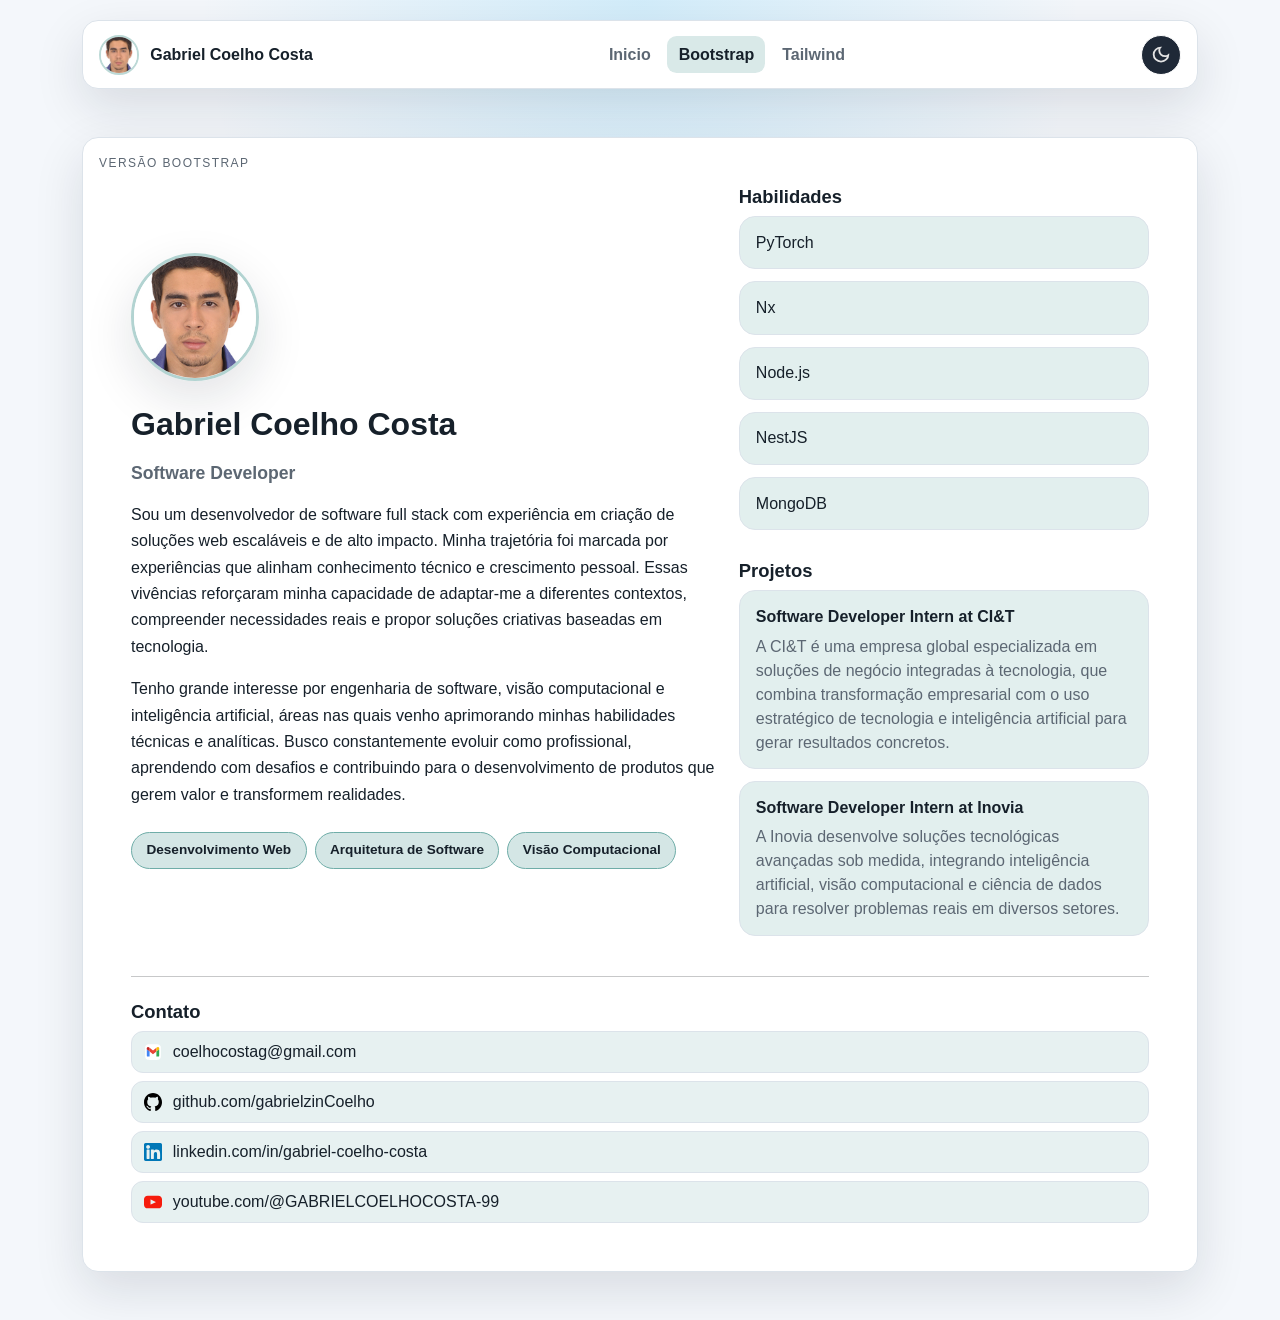
==== src/bootstrap.html @ 70c650a1 "feat: add home, bootstrap based and tailwind based pages" ====
<!doctype html>
<html lang="pt-BR">
  <head>
    <meta charset="UTF-8" />
    <meta name="viewport" content="width=device-width, initial-scale=1.0" />
    <title>Personal Profile | Bootstrap</title>
    <link
      rel="stylesheet"
      href="https://cdn.jsdelivr.net/npm/bootstrap@5.3.3/dist/css/bootstrap.min.css"
    />
    <link rel="stylesheet" href="css/styles.css" />
    <script defer src="js/profile-data.js"></script>
    <script defer src="js/app.js"></script>
  </head>
  <body>
    <header class="container profile-header">
      <nav class="profile-navbar card-elevated">
        <div class="profile-navbar-start">
          <img
            class="avatar-navbar"
            src="assets/eu.jpg"
            alt="Foto de Gabriel Coelho"
          />
          <a class="profile-navbar-brand" href="index.html"
            >Gabriel Coelho Costa</a
          >
        </div>
        <div class="profile-navbar-links">
          <a class="profile-nav-link" href="index.html">Inicio</a>
          <a class="profile-nav-link active" href="bootstrap.html">Bootstrap</a>
          <a class="profile-nav-link" href="tailwind.html">Tailwind</a>
        </div>
        <button
          class="theme-toggle"
          type="button"
          data-theme-toggle
          aria-label="Ativar tema escuro"
          title="Ativar tema escuro"
        >
          <img
            class="theme-toggle-icon"
            data-theme-icon
            src="assets/dark-mode.svg"
            alt=""
          />
          <span class="sr-only-custom" data-theme-toggle-label
            >Ativar tema escuro</span
          >
        </button>
      </nav>
    </header>

    <main class="container py-4 py-lg-5">
      <section
        class="card card-elevated rounded-4 p-4 p-lg-5 profile-section-card"
      >
        <span class="section-label section-label-floating"
          >Versão Bootstrap</span
        >
        <div class="row g-4 align-items-center">
          <div class="col-12 col-lg-7">
            <img
              class="avatar-profile"
              src="assets/eu.jpg"
              alt="Foto de Gabriel Coelho"
            />
            <h1 class="profile-name mt-2" data-profile-name></h1>
            <p class="profile-role mt-3" data-profile-title></p>
            <p class="profile-body" data-profile-description></p>
            <p class="profile-body" data-profile-about></p>
            <ul
              class="profile-tags d-flex flex-wrap gap-2 mt-4 p-0"
              data-profile-tags
            ></ul>
          </div>
          <div class="col-12 col-lg-5">
            <div class="card border-0 bg-transparent">
              <div class="card-body p-0">
                <h2 class="profile-section-title">Habilidades</h2>
                <ul
                  class="list-unstyled p-0 mb-4 profile-skills-scroll"
                  data-profile-skills
                ></ul>

                <h2 class="profile-section-title">Projetos</h2>
                <ul class="list-unstyled p-0" data-profile-projects></ul>
              </div>
            </div>
          </div>
        </div>

        <hr class="my-4" />

        <section>
          <h2 class="profile-section-title">Contato</h2>
          <div class="d-flex flex-column gap-2" data-profile-contacts></div>
        </section>
      </section>
    </main>
  </body>
</html>
---- src/css/styles.css ----
:root {
  --font-family-base: "Nunito Sans", "Segoe UI", sans-serif;
  --font-size-main-title: 2.25rem;
  --font-size-name: 2rem;
  --font-size-role: 1.1rem;
  --font-size-section: 1.15rem;
  --font-size-body: 1rem;
  --bg: #f4f7fb;
  --surface: #ffffff;
  --text: #16202a;
  --muted: #5c6773;
  --primary: #0f766e;
  --primary-contrast: #ffffff;
  --border: #dce3ea;
  --shadow: 0 18px 50px rgba(15, 23, 42, 0.12);
}

:root[data-theme="dark"] {
  --bg: #0f172a;
  --surface: #111827;
  --text: #e5eef7;
  --muted: #94a3b8;
  --primary: #38bdf8;
  --primary-contrast: #08111f;
  --border: #243244;
  --shadow: 0 18px 50px rgba(0, 0, 0, 0.35);
}

html,
body {
  min-height: 100%;
}

body {
  background:
    radial-gradient(circle at top, rgba(56, 189, 248, 0.18), transparent 30%),
    var(--bg);
  color: var(--text);
  font-family: var(--font-family-base);
  font-size: var(--font-size-body);
}

.profile-main-title,
.profile-name,
.profile-role,
.profile-body,
.profile-section-title,
.profile-navbar-brand,
.profile-nav-link,
.profile-list-item,
.profile-tag-item,
.profile-contact-link,
.section-label {
  font-family: var(--font-family-base);
}

.profile-main-title {
  font-size: var(--font-size-main-title);
  font-weight: 800;
  line-height: 1.2;
  color: var(--text);
}

.profile-name {
  font-size: var(--font-size-name);
  font-weight: 800;
  line-height: 1.2;
  color: var(--text);
}

.profile-role {
  font-size: var(--font-size-role);
  font-weight: 600;
  color: var(--muted);
}

.profile-body {
  font-size: var(--font-size-body);
  line-height: 1.65;
  color: var(--text);
}

.profile-section-title {
  font-size: var(--font-size-section);
  font-weight: 700;
  color: var(--text);
}

.profile-header {
  padding-top: 1.25rem;
}

.profile-navbar {
  display: flex;
  align-items: center;
  justify-content: space-between;
  gap: 1rem;
  padding: 0.85rem 1rem;
  border-radius: 1rem;
}

.profile-navbar-start {
  display: flex;
  align-items: center;
  gap: 0.7rem;
}

.profile-navbar-brand {
  color: var(--text);
  font-weight: 700;
  text-decoration: none;
}

.avatar-navbar {
  width: 2.5rem;
  height: 2.5rem;
  border-radius: 999px;
  object-fit: cover;
  border: 2px solid color-mix(in srgb, var(--surface) 72%, var(--primary) 28%);
}

.avatar-profile {
  width: 8rem;
  height: 8rem;
  border-radius: 999px;
  object-fit: cover;
  border: 3px solid color-mix(in srgb, var(--surface) 68%, var(--primary) 32%);
  box-shadow: var(--shadow);
  margin-bottom: 1rem;
}

.profile-navbar-links {
  display: flex;
  align-items: center;
  gap: 0.35rem;
  flex-wrap: wrap;
}

.profile-nav-link {
  color: var(--muted);
  text-decoration: none;
  padding: 0.4rem 0.7rem;
  border-radius: 0.6rem;
  font-weight: 600;
}

.profile-nav-link:hover,
.profile-nav-link.active {
  background: color-mix(in srgb, var(--surface) 84%, var(--primary) 16%);
  color: var(--text);
  opacity: 1;
}

.theme-toggle {
  display: inline-flex;
  align-items: center;
  justify-content: center;
  width: 2.5rem;
  height: 2.5rem;
  border-radius: 999px;
  border: 1px solid color-mix(in srgb, var(--surface) 15%, #ffffff 85%);
  background: #1f2937;
  cursor: pointer;
}

.theme-toggle:hover {
  filter: brightness(1.08);
}

.theme-toggle-icon {
  width: 1.35rem;
  height: 1.35rem;
  display: block;
}

.sr-only-custom {
  position: absolute;
  width: 1px;
  height: 1px;
  padding: 0;
  margin: -1px;
  overflow: hidden;
  clip: rect(0, 0, 0, 0);
  white-space: nowrap;
  border: 0;
}

.card-elevated {
  background: var(--surface);
  border: 1px solid var(--border);
  box-shadow: var(--shadow);
}

.hero-accent {
  color: var(--primary);
}

.text-muted-custom {
  color: var(--muted);
}

.btn-primary-custom {
  background: var(--primary);
  color: var(--primary-contrast);
  border: 0;
}

.btn-primary-custom:hover {
  filter: brightness(0.95);
  color: var(--primary-contrast);
}

.section-label {
  letter-spacing: 0.12em;
  text-transform: uppercase;
  font-size: 0.75rem;
  color: var(--muted);
}

.profile-section-card {
  position: relative;
}

.section-label-floating {
  position: absolute;
  top: 1rem;
  left: 1rem;
}

.profile-list-item {
  list-style: none;
  padding: 0.85rem 1rem;
  margin-bottom: 0.75rem;
  border: 1px solid var(--border);
  border-radius: 1rem;
  background: color-mix(in srgb, var(--surface) 88%, var(--primary) 12%);
  font-size: var(--font-size-body);
  color: var(--text);
}

.profile-list-item:last-child {
  margin-bottom: 0;
}

.profile-list-item p {
  color: var(--muted);
  margin-top: 0.35rem;
}

.profile-skills-scroll {
  max-height: 320px;
  overflow-y: auto;
  padding-right: 0.35rem;
}

.profile-tags {
  list-style: none;
}

.profile-tag-item {
  list-style: none;
  padding: 0.45rem 0.9rem;
  border-radius: 999px;
  font-size: 0.85rem;
  font-weight: 600;
  border: 1px solid color-mix(in srgb, var(--surface) 40%, var(--primary) 60%);
  background: color-mix(in srgb, var(--surface) 82%, var(--primary) 18%);
  color: var(--text);
}

.profile-contact-link {
  display: inline-flex;
  align-items: center;
  gap: 0.65rem;
  text-decoration: none;
  color: var(--text);
  padding: 0.5rem 0.75rem;
  border-radius: 0.75rem;
  border: 1px solid var(--border);
  background: color-mix(in srgb, var(--surface) 90%, var(--primary) 10%);
}

.profile-contact-link:hover {
  color: var(--text);
  opacity: 1;
  background: color-mix(in srgb, var(--surface) 82%, var(--primary) 18%);
}

.profile-contact-icon {
  width: 1.15rem;
  height: 1.15rem;
  display: block;
}

a {
  color: var(--primary);
}

a:hover {
  color: var(--primary);
  opacity: 0.88;
}

@media (max-width: 768px) {
  :root {
    --font-size-main-title: 1.85rem;
    --font-size-name: 1.65rem;
    --font-size-role: 1rem;
    --font-size-section: 1.05rem;
  }

  .profile-navbar {
    flex-wrap: wrap;
  }

  .avatar-navbar {
    width: 2.15rem;
    height: 2.15rem;
  }

  .avatar-profile {
    width: 6.5rem;
    height: 6.5rem;
  }

  .profile-navbar-links {
    order: 3;
    width: 100%;
  }
}
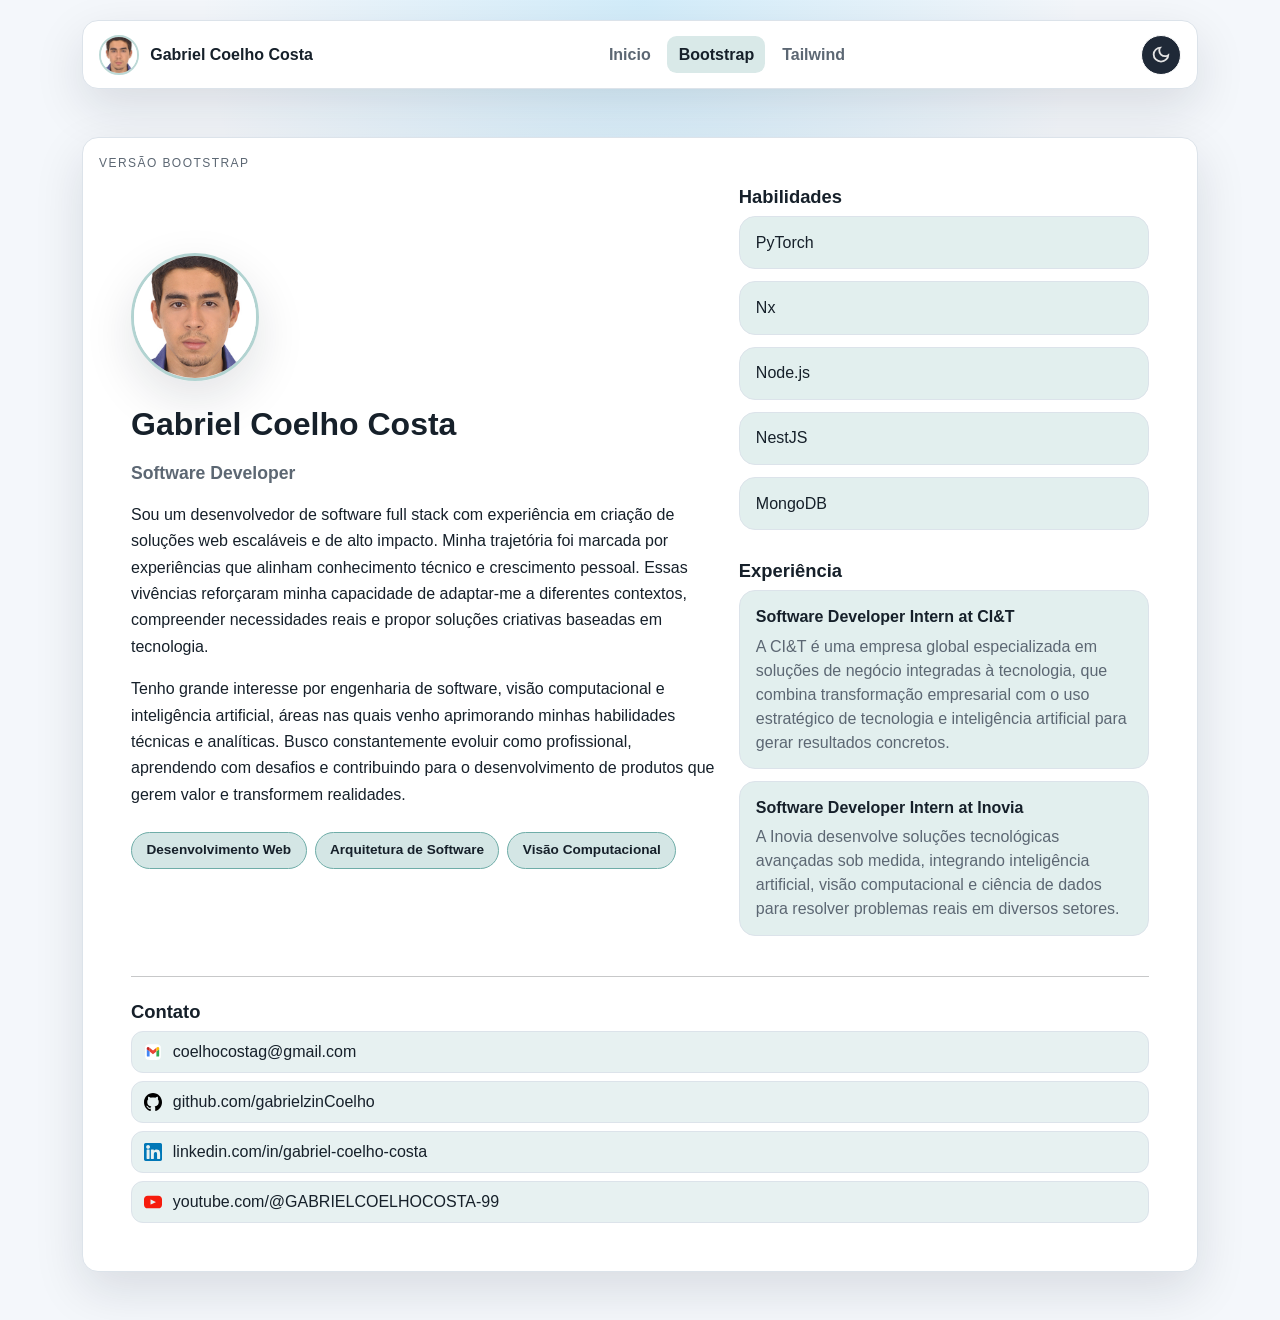
==== commit 487bf7fb: "refactor: switch projects section naming to experience" ====
--- a/src/bootstrap.html
+++ b/src/bootstrap.html
@@ -82,8 +82,8 @@
                   data-profile-skills
                 ></ul>
 
-                <h2 class="profile-section-title">Projetos</h2>
-                <ul class="list-unstyled p-0" data-profile-projects></ul>
+                <h2 class="profile-section-title">Experiência</h2>
+                <ul class="list-unstyled p-0" data-profile-experience></ul>
               </div>
             </div>
           </div>
